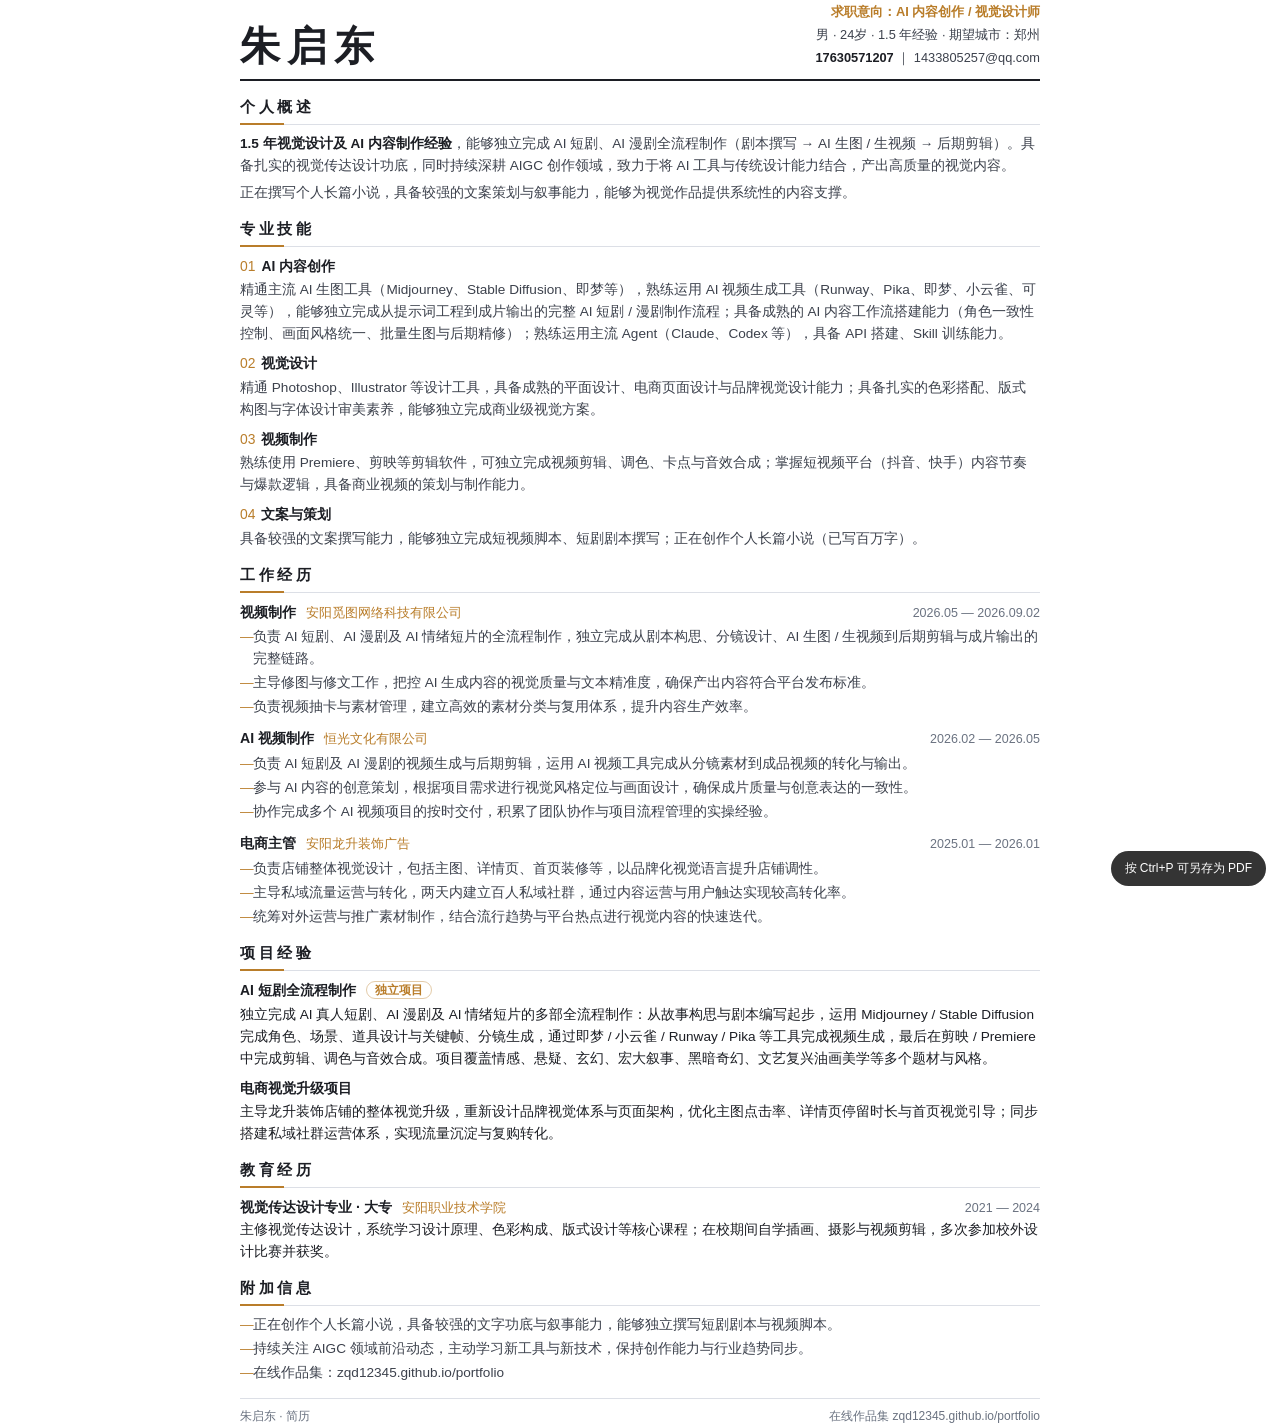
==== resume.html @ 4197e1ff "内容更新：站内数据、简历日期与说明文档" ====
<!DOCTYPE html>
<html lang="zh-CN">
<head>
<meta charset="UTF-8">
<title>朱启东 · 简历</title>
<style>
  :root{
    --ink:#1c1e24;
    --ink-2:#3c414c;
    --muted:#6a7280;
    --line:#dcdfe6;
    --accent:#b97d2a;
  }
  *{margin:0;padding:0;box-sizing:border-box}
  @page{size:A4;margin:14mm 15mm}
  html,body{background:#fff;color:var(--ink);
    font-family:"Microsoft YaHei","PingFang SC","Noto Sans SC",sans-serif;
    font-size:10.2pt;line-height:1.62;-webkit-print-color-adjust:exact;print-color-adjust:exact}
  .wrap{max-width:800px;margin:0 auto}

  header{border-bottom:2.5px solid var(--ink);padding-bottom:10px;margin-bottom:14px;
    display:flex;align-items:flex-end;justify-content:space-between;gap:20px}
  h1{font-family:"SimSun","Songti SC",serif;font-size:30pt;letter-spacing:.18em;line-height:1.1}
  .head-right{text-align:right;font-size:9.6pt;color:var(--ink-2);line-height:1.8}
  .head-right b{color:var(--ink)}
  .head-right .apply{color:var(--accent);font-weight:700}

  section{margin-bottom:13px}
  h2{font-size:11.5pt;letter-spacing:.24em;color:var(--ink);
    padding-bottom:4px;margin-bottom:8px;border-bottom:1px solid var(--line);position:relative}
  h2::after{content:"";position:absolute;left:0;bottom:-1px;width:44px;height:2px;background:var(--accent)}

  p.lead{color:var(--ink-2);margin-bottom:5px}
  .hl{color:var(--ink);font-weight:700}

  .skill{margin-bottom:7px}
  .skill h3{font-size:10.4pt;color:var(--ink);margin-bottom:2px}
  .skill h3 span{color:var(--accent);font-weight:400;margin-right:6px}
  .skill p{color:var(--ink-2)}

  .job{margin-bottom:9px}
  .job-head{display:flex;align-items:baseline;gap:10px;flex-wrap:wrap}
  .job-head h3{font-size:10.6pt}
  .job-head .org{color:var(--accent);font-size:9.8pt}
  .job-head .date{color:var(--muted);font-size:9.4pt;margin-left:auto;white-space:nowrap}
  ul{list-style:none;margin-top:3px}
  li{position:relative;padding-left:13px;color:var(--ink-2);margin-bottom:2px}
  li::before{content:"—";position:absolute;left:0;color:var(--accent)}

  .proj{margin-bottom:7px}
  .proj h3{font-size:10.4pt;margin-bottom:2px}
  .proj h3 em{font-style:normal;font-size:9pt;color:var(--accent);border:1px solid rgba(185,125,42,.4);
    border-radius:99px;padding:1px 8px;margin-left:6px;vertical-align:1px}

  .foot{margin-top:14px;padding-top:8px;border-top:1px solid var(--line);
    color:var(--muted);font-size:9pt;display:flex;justify-content:space-between}
  .print-tip{position:fixed;right:14px;bottom:14px;background:#111;color:#fff;font-size:12px;
    padding:8px 14px;border-radius:99px;opacity:.85}
  @media print{.print-tip{display:none}}
</style>
</head>
<body>
<div class="print-tip">按 Ctrl+P 可另存为 PDF</div>
<div class="wrap">

  <header>
    <h1>朱启东</h1>
    <div class="head-right">
      <div class="apply">求职意向：AI 内容创作 / 视觉设计师</div>
      <div>男 · 24岁 · 1.5 年经验 · 期望城市：郑州</div>
      <div><b>17630571207</b> ｜ 1433805257@qq.com</div>
    </div>
  </header>

  <section>
    <h2>个人概述</h2>
    <p class="lead"><span class="hl">1.5 年视觉设计及 AI 内容制作经验</span>，能够独立完成 AI 短剧、AI 漫剧全流程制作（剧本撰写 → AI 生图 / 生视频 → 后期剪辑）。具备扎实的视觉传达设计功底，同时持续深耕 AIGC 创作领域，致力于将 AI 工具与传统设计能力结合，产出高质量的视觉内容。</p>
    <p class="lead">正在撰写个人长篇小说，具备较强的文案策划与叙事能力，能够为视觉作品提供系统性的内容支撑。</p>
  </section>

  <section>
    <h2>专业技能</h2>
    <div class="skill">
      <h3><span>01</span>AI 内容创作</h3>
      <p>精通主流 AI 生图工具（Midjourney、Stable Diffusion、即梦等），熟练运用 AI 视频生成工具（Runway、Pika、即梦、小云雀、可灵等），能够独立完成从提示词工程到成片输出的完整 AI 短剧 / 漫剧制作流程；具备成熟的 AI 内容工作流搭建能力（角色一致性控制、画面风格统一、批量生图与后期精修）；熟练运用主流 Agent（Claude、Codex 等），具备 API 搭建、Skill 训练能力。</p>
    </div>
    <div class="skill">
      <h3><span>02</span>视觉设计</h3>
      <p>精通 Photoshop、Illustrator 等设计工具，具备成熟的平面设计、电商页面设计与品牌视觉设计能力；具备扎实的色彩搭配、版式构图与字体设计审美素养，能够独立完成商业级视觉方案。</p>
    </div>
    <div class="skill">
      <h3><span>03</span>视频制作</h3>
      <p>熟练使用 Premiere、剪映等剪辑软件，可独立完成视频剪辑、调色、卡点与音效合成；掌握短视频平台（抖音、快手）内容节奏与爆款逻辑，具备商业视频的策划与制作能力。</p>
    </div>
    <div class="skill">
      <h3><span>04</span>文案与策划</h3>
      <p>具备较强的文案撰写能力，能够独立完成短视频脚本、短剧剧本撰写；正在创作个人长篇小说（已写百万字）。</p>
    </div>
  </section>

  <section>
    <h2>工作经历</h2>
    <div class="job">
      <div class="job-head"><h3>视频制作</h3><span class="org">安阳觅图网络科技有限公司</span><span class="date">2026.05 — 2026.09.02</span></div>
      <ul>
        <li>负责 AI 短剧、AI 漫剧及 AI 情绪短片的全流程制作，独立完成从剧本构思、分镜设计、AI 生图 / 生视频到后期剪辑与成片输出的完整链路。</li>
        <li>主导修图与修文工作，把控 AI 生成内容的视觉质量与文本精准度，确保产出内容符合平台发布标准。</li>
        <li>负责视频抽卡与素材管理，建立高效的素材分类与复用体系，提升内容生产效率。</li>
      </ul>
    </div>
    <div class="job">
      <div class="job-head"><h3>AI 视频制作</h3><span class="org">恒光文化有限公司</span><span class="date">2026.02 — 2026.05</span></div>
      <ul>
        <li>负责 AI 短剧及 AI 漫剧的视频生成与后期剪辑，运用 AI 视频工具完成从分镜素材到成品视频的转化与输出。</li>
        <li>参与 AI 内容的创意策划，根据项目需求进行视觉风格定位与画面设计，确保成片质量与创意表达的一致性。</li>
        <li>协作完成多个 AI 视频项目的按时交付，积累了团队协作与项目流程管理的实操经验。</li>
      </ul>
    </div>
    <div class="job">
      <div class="job-head"><h3>电商主管</h3><span class="org">安阳龙升装饰广告</span><span class="date">2025.01 — 2026.01</span></div>
      <ul>
        <li>负责店铺整体视觉设计，包括主图、详情页、首页装修等，以品牌化视觉语言提升店铺调性。</li>
        <li>主导私域流量运营与转化，两天内建立百人私域社群，通过内容运营与用户触达实现较高转化率。</li>
        <li>统筹对外运营与推广素材制作，结合流行趋势与平台热点进行视觉内容的快速迭代。</li>
      </ul>
    </div>
  </section>

  <section>
    <h2>项目经验</h2>
    <div class="proj">
      <h3>AI 短剧全流程制作 <em>独立项目</em></h3>
      <p>独立完成 AI 真人短剧、AI 漫剧及 AI 情绪短片的多部全流程制作：从故事构思与剧本编写起步，运用 Midjourney / Stable Diffusion 完成角色、场景、道具设计与关键帧、分镜生成，通过即梦 / 小云雀 / Runway / Pika 等工具完成视频生成，最后在剪映 / Premiere 中完成剪辑、调色与音效合成。项目覆盖情感、悬疑、玄幻、宏大叙事、黑暗奇幻、文艺复兴油画美学等多个题材与风格。</p>
    </div>
    <div class="proj">
      <h3>电商视觉升级项目</h3>
      <p>主导龙升装饰店铺的整体视觉升级，重新设计品牌视觉体系与页面架构，优化主图点击率、详情页停留时长与首页视觉引导；同步搭建私域社群运营体系，实现流量沉淀与复购转化。</p>
    </div>
  </section>

  <section>
    <h2>教育经历</h2>
    <div class="job">
      <div class="job-head"><h3>视觉传达设计专业 · 大专</h3><span class="org">安阳职业技术学院</span><span class="date">2021 — 2024</span></div>
      <p>主修视觉传达设计，系统学习设计原理、色彩构成、版式设计等核心课程；在校期间自学插画、摄影与视频剪辑，多次参加校外设计比赛并获奖。</p>
    </div>
  </section>

  <section>
    <h2>附加信息</h2>
    <ul>
      <li>正在创作个人长篇小说，具备较强的文字功底与叙事能力，能够独立撰写短剧剧本与视频脚本。</li>
      <li>持续关注 AIGC 领域前沿动态，主动学习新工具与新技术，保持创作能力与行业趋势同步。</li>
      <li>在线作品集：zqd12345.github.io/portfolio</li>
    </ul>
  </section>

  <div class="foot">
    <span>朱启东 · 简历</span>
    <span>在线作品集 zqd12345.github.io/portfolio</span>
  </div>
</div>
</body>
</html>
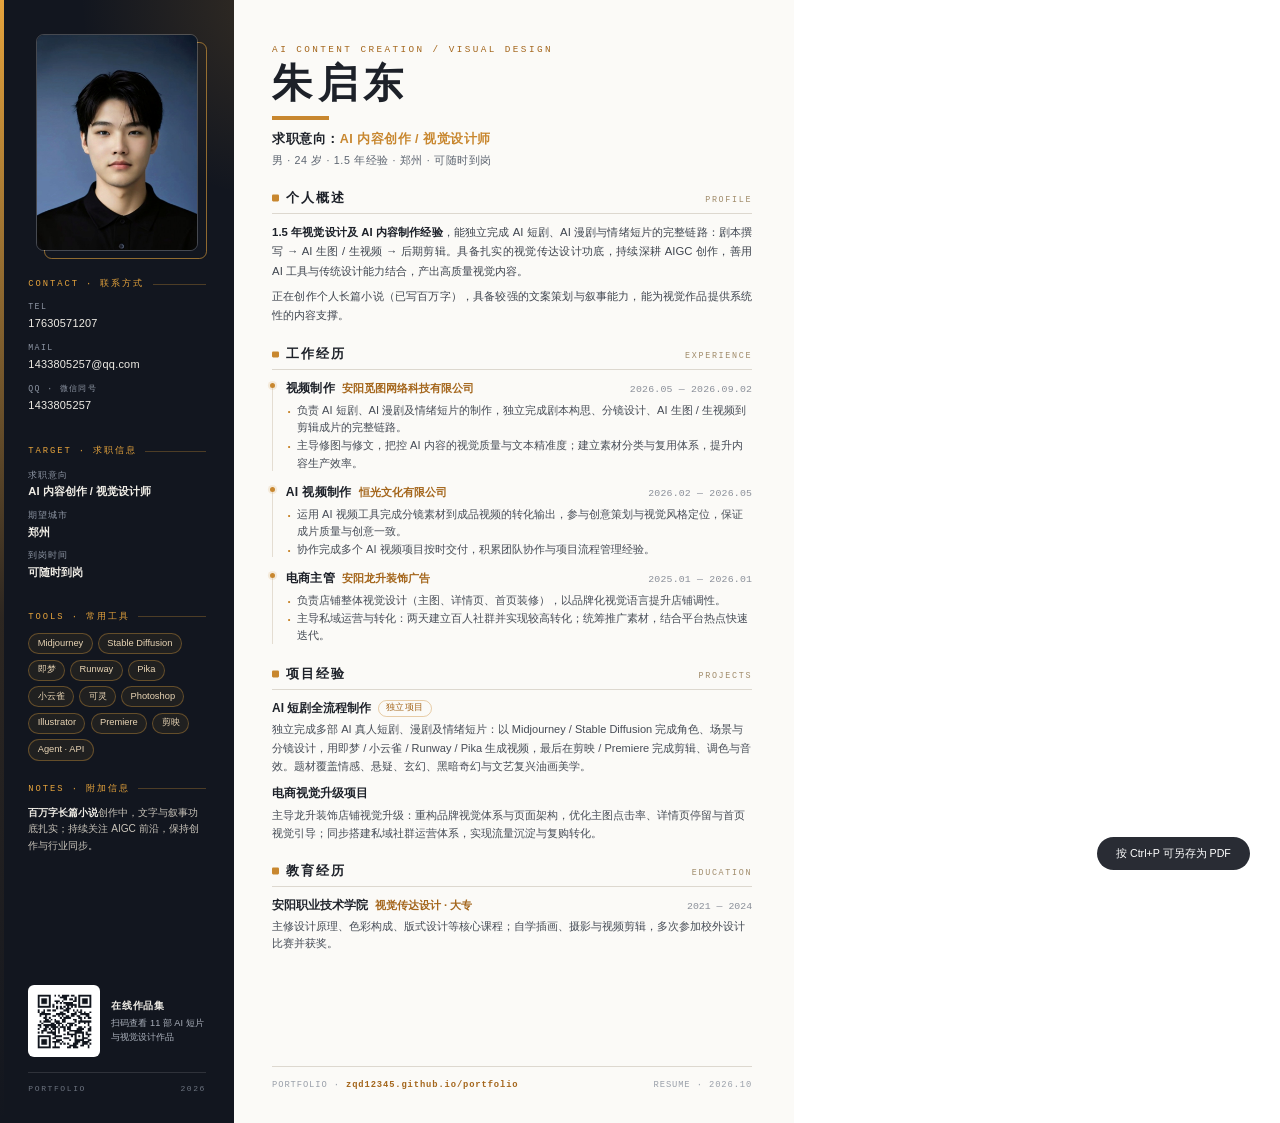
==== commit 2a5751ab: "简历 PDF 改版：双栏设计、证件照、二维码、经历排版优化" ====
--- a/resume.html
+++ b/resume.html
@@ -5,160 +5,287 @@
 <title>朱启东 · 简历</title>
 <style>
   :root{
-    --ink:#1c1e24;
-    --ink-2:#3c414c;
-    --muted:#6a7280;
-    --line:#dcdfe6;
-    --accent:#b97d2a;
+    --ink:#12161f;
+    --ink-2:#1a1f2a;
+    --paper:#fbfaf7;
+    --text:#1d2129;
+    --muted:#5c6470;
+    --faint:#8a8f99;
+    --amber:#c8872f;
+    --amber-soft:#e5a33c;
+    --line:#ddd8cf;
+    --serif:"SimSun","Songti SC","Noto Serif SC",serif;
+    --sans:"Microsoft YaHei","PingFang SC","Noto Sans SC",sans-serif;
+    --mono:"Consolas","SF Mono",monospace;
   }
   *{margin:0;padding:0;box-sizing:border-box}
-  @page{size:A4;margin:14mm 15mm}
-  html,body{background:#fff;color:var(--ink);
-    font-family:"Microsoft YaHei","PingFang SC","Noto Sans SC",sans-serif;
-    font-size:10.2pt;line-height:1.62;-webkit-print-color-adjust:exact;print-color-adjust:exact}
-  .wrap{max-width:800px;margin:0 auto}
-
-  header{border-bottom:2.5px solid var(--ink);padding-bottom:10px;margin-bottom:14px;
-    display:flex;align-items:flex-end;justify-content:space-between;gap:20px}
-  h1{font-family:"SimSun","Songti SC",serif;font-size:30pt;letter-spacing:.18em;line-height:1.1}
-  .head-right{text-align:right;font-size:9.6pt;color:var(--ink-2);line-height:1.8}
-  .head-right b{color:var(--ink)}
-  .head-right .apply{color:var(--accent);font-weight:700}
-
-  section{margin-bottom:13px}
-  h2{font-size:11.5pt;letter-spacing:.24em;color:var(--ink);
-    padding-bottom:4px;margin-bottom:8px;border-bottom:1px solid var(--line);position:relative}
-  h2::after{content:"";position:absolute;left:0;bottom:-1px;width:44px;height:2px;background:var(--accent)}
-
-  p.lead{color:var(--ink-2);margin-bottom:5px}
-  .hl{color:var(--ink);font-weight:700}
-
-  .skill{margin-bottom:7px}
-  .skill h3{font-size:10.4pt;color:var(--ink);margin-bottom:2px}
-  .skill h3 span{color:var(--accent);font-weight:400;margin-right:6px}
-  .skill p{color:var(--ink-2)}
-
-  .job{margin-bottom:9px}
-  .job-head{display:flex;align-items:baseline;gap:10px;flex-wrap:wrap}
-  .job-head h3{font-size:10.6pt}
-  .job-head .org{color:var(--accent);font-size:9.8pt}
-  .job-head .date{color:var(--muted);font-size:9.4pt;margin-left:auto;white-space:nowrap}
-  ul{list-style:none;margin-top:3px}
-  li{position:relative;padding-left:13px;color:var(--ink-2);margin-bottom:2px}
-  li::before{content:"—";position:absolute;left:0;color:var(--accent)}
-
-  .proj{margin-bottom:7px}
-  .proj h3{font-size:10.4pt;margin-bottom:2px}
-  .proj h3 em{font-style:normal;font-size:9pt;color:var(--accent);border:1px solid rgba(185,125,42,.4);
-    border-radius:99px;padding:1px 8px;margin-left:6px;vertical-align:1px}
-
-  .foot{margin-top:14px;padding-top:8px;border-top:1px solid var(--line);
-    color:var(--muted);font-size:9pt;display:flex;justify-content:space-between}
-  .print-tip{position:fixed;right:14px;bottom:14px;background:#111;color:#fff;font-size:12px;
-    padding:8px 14px;border-radius:99px;opacity:.85}
+  @page{size:A4;margin:0}
+  html,body{width:210mm;height:297mm;background:#fff;
+    -webkit-print-color-adjust:exact;print-color-adjust:exact}
+  body{font-family:var(--sans);color:var(--text);font-size:8.6pt;line-height:1.62}
+  ul{list-style:none}
+
+  .page{width:210mm;height:297mm;display:flex;background:var(--paper);overflow:hidden}
+
+  /* ================= 左侧深色栏 ================= */
+  .side{
+    width:62mm;flex:none;background:var(--ink);color:#e9e5dd;
+    padding:9mm 7.5mm 7mm;position:relative;overflow:hidden;
+    display:flex;flex-direction:column;
+  }
+  .side::before{
+    content:"";position:absolute;width:120mm;height:120mm;border-radius:50%;
+    right:-72mm;top:-60mm;
+    background:radial-gradient(circle,rgba(229,163,60,.16),rgba(229,163,60,0) 62%);
+  }
+  .side::after{
+    content:"";position:absolute;left:0;top:0;bottom:0;width:1.1mm;
+    background:linear-gradient(180deg,var(--amber-soft),rgba(200,135,47,.15) 55%,transparent);
+  }
+  .side > *{position:relative;z-index:1}
+
+  .photo-wrap{position:relative;width:43mm;margin:0 auto 7mm}
+  .photo-wrap::before{
+    content:"";position:absolute;inset:2.2mm -2.2mm -2.2mm 2.2mm;
+    border:.45mm solid rgba(229,163,60,.6);border-radius:2mm;
+  }
+  .photo{
+    position:relative;width:43mm;height:57.3mm;object-fit:cover;object-position:center 22%;
+    border-radius:2mm;border:.35mm solid rgba(255,255,255,.22);display:block;
+  }
+
+  .side-block{margin-bottom:5.6mm}
+  .side-label{
+    font-family:var(--mono);font-size:6.6pt;letter-spacing:.22em;color:var(--amber-soft);
+    display:flex;align-items:center;gap:2.2mm;margin-bottom:2.4mm;
+  }
+  .side-label::after{content:"";height:.3mm;flex:1;background:rgba(229,163,60,.28)}
+
+  .contact-line{margin-bottom:2.2mm;display:flex;flex-direction:column;gap:.4mm}
+  .contact-k{font-family:var(--mono);font-size:6.2pt;letter-spacing:.16em;color:#8d95a3}
+  .contact-v{font-size:8.2pt;color:#f0ede6;letter-spacing:.02em}
+
+  .fact{margin-bottom:2mm}
+  .fact-k{font-size:6.8pt;color:#8d95a3;letter-spacing:.08em}
+  .fact-v{font-size:8.4pt;color:#f0ede6;font-weight:600}
+
+  .chips{display:flex;flex-wrap:wrap;gap:1.4mm}
+  .chip{
+    font-size:7pt;line-height:1.5;padding:.7mm 2.2mm;border-radius:999px;
+    color:#e8d4b4;border:.25mm solid rgba(229,163,60,.35);background:rgba(229,163,60,.07);
+  }
+  .side-note{font-size:7.6pt;color:#c9c4ba;line-height:1.62}
+  .side-note b{color:#f0ede6;font-weight:600}
+
+  .qr-block{margin-top:auto;padding-top:4mm}
+  .qr-row{display:flex;align-items:center;gap:3mm}
+  .qr-tile{background:#fff;padding:1.4mm;border-radius:1.6mm;width:19mm;height:19mm;flex:none}
+  .qr-tile img{width:100%;height:100%;display:block}
+  .qr-text{font-size:6.9pt;color:#aab0bb;line-height:1.55}
+  .qr-text b{display:block;color:#f0ede6;font-size:7.6pt;letter-spacing:.06em;margin-bottom:.6mm}
+  .side-foot{
+    margin-top:4mm;padding-top:2.6mm;border-top:.25mm solid rgba(255,255,255,.12);
+    font-family:var(--mono);font-size:6pt;letter-spacing:.2em;color:#6d7480;
+    display:flex;justify-content:space-between;
+  }
+
+  /* ================= 右侧主内容 ================= */
+  .main{
+    width:148mm;flex:none;background:var(--paper);
+    padding:11mm 11mm 8mm 10mm;display:flex;flex-direction:column;
+  }
+  .kicker{
+    font-family:var(--mono);font-size:7pt;letter-spacing:.26em;color:#a4661c;
+    text-transform:uppercase;
+  }
+  .name{
+    font-family:var(--serif);font-size:30pt;font-weight:700;letter-spacing:.14em;
+    line-height:1.15;margin-top:1.2mm;
+  }
+  .name-rule{width:15mm;height:1.1mm;background:var(--amber);margin:2.2mm 0 2.4mm}
+  .headline{font-size:9.4pt;font-weight:700;letter-spacing:.04em}
+  .headline span{color:var(--amber)}
+  .meta{font-size:8pt;color:var(--muted);margin-top:.8mm;letter-spacing:.06em}
+
+  .sec{margin-top:4.6mm}
+  .sec-head{display:flex;align-items:baseline;gap:2mm;border-bottom:.25mm solid var(--line);
+    padding-bottom:1.2mm;margin-bottom:2.4mm}
+  .sec-mark{width:1.7mm;height:1.7mm;background:var(--amber);border-radius:.3mm;flex:none;transform:translateY(-.15mm)}
+  .sec-cn{font-size:10pt;font-weight:700;letter-spacing:.16em}
+  .sec-en{font-family:var(--mono);font-size:6.3pt;letter-spacing:.2em;color:#a08b6a;margin-left:auto;text-transform:uppercase}
+
+  .para{font-size:8.5pt;color:#3f454f;line-height:1.72;text-align:justify}
+  .para + .para{margin-top:1.4mm}
+  .para b{color:var(--text)}
+
+  .job{position:relative;padding-left:3.6mm;margin-bottom:2.8mm}
+  .job:last-child{margin-bottom:0}
+  .job::before{content:"";position:absolute;left:0;top:1mm;bottom:.4mm;width:.28mm;background:#e4ddd2}
+  .job::after{content:"";position:absolute;left:-.55mm;top:.9mm;width:1.4mm;height:1.4mm;border-radius:50%;
+    background:var(--amber);box-shadow:0 0 0 .55mm rgba(200,135,47,.14)}
+  .job-head{display:flex;align-items:baseline;gap:1.8mm;flex-wrap:wrap}
+  .job-role{font-size:9.1pt;font-weight:700;letter-spacing:.03em}
+  .job-org{font-size:8.4pt;color:#a4661c;font-weight:600}
+  .job-date{font-family:var(--mono);font-size:7.4pt;color:var(--faint);margin-left:auto;white-space:nowrap;letter-spacing:.02em}
+  .job ul{margin-top:.8mm}
+  .job li{position:relative;padding-left:3mm;font-size:8.3pt;color:#464c56;line-height:1.6}
+  .job li::before{content:"·";position:absolute;left:.4mm;top:-.2mm;color:var(--amber);font-weight:700;font-size:10pt}
+
+  .proj{margin-bottom:2.4mm}
+  .proj:last-child{margin-bottom:0}
+  .proj-title{font-size:8.9pt;font-weight:700;display:flex;align-items:center;gap:1.8mm}
+  .proj-title .badge{
+    font-size:6.4pt;font-weight:400;color:#a4661c;border:.25mm solid rgba(200,135,47,.4);
+    border-radius:999px;padding:.2mm 1.8mm;letter-spacing:.06em;
+  }
+  .proj p{font-size:8.3pt;color:#464c56;line-height:1.66;margin-top:.6mm}
+
+  .edu-head{display:flex;align-items:baseline;gap:1.8mm;flex-wrap:wrap}
+  .edu-school{font-size:8.9pt;font-weight:700}
+  .edu-major{font-size:8.4pt;color:#a4661c;font-weight:600}
+  .edu-date{font-family:var(--mono);font-size:7.4pt;color:var(--faint);margin-left:auto}
+  .edu p{font-size:8.3pt;color:#464c56;line-height:1.62;margin-top:.6mm}
+
+  .main-foot{
+    margin-top:auto;padding-top:3mm;border-top:.25mm solid var(--line);
+    display:flex;justify-content:space-between;align-items:baseline;
+    font-family:var(--mono);font-size:6.6pt;letter-spacing:.1em;color:#9aa0aa;
+  }
+  .main-foot b{color:#a4661c;font-weight:600}
+  .print-tip{position:fixed;right:8mm;bottom:8mm;background:#12161f;color:#fff;font-size:8pt;
+    padding:2mm 5mm;border-radius:99px;opacity:.9}
   @media print{.print-tip{display:none}}
 </style>
 </head>
 <body>
 <div class="print-tip">按 Ctrl+P 可另存为 PDF</div>
-<div class="wrap">
-
-  <header>
-    <h1>朱启东</h1>
-    <div class="head-right">
-      <div class="apply">求职意向：AI 内容创作 / 视觉设计师</div>
-      <div>男 · 24岁 · 1.5 年经验 · 期望城市：郑州</div>
-      <div><b>17630571207</b> ｜ 1433805257@qq.com</div>
-    </div>
-  </header>
-
-  <section>
-    <h2>个人概述</h2>
-    <p class="lead"><span class="hl">1.5 年视觉设计及 AI 内容制作经验</span>，能够独立完成 AI 短剧、AI 漫剧全流程制作（剧本撰写 → AI 生图 / 生视频 → 后期剪辑）。具备扎实的视觉传达设计功底，同时持续深耕 AIGC 创作领域，致力于将 AI 工具与传统设计能力结合，产出高质量的视觉内容。</p>
-    <p class="lead">正在撰写个人长篇小说，具备较强的文案策划与叙事能力，能够为视觉作品提供系统性的内容支撑。</p>
-  </section>
-
-  <section>
-    <h2>专业技能</h2>
-    <div class="skill">
-      <h3><span>01</span>AI 内容创作</h3>
-      <p>精通主流 AI 生图工具（Midjourney、Stable Diffusion、即梦等），熟练运用 AI 视频生成工具（Runway、Pika、即梦、小云雀、可灵等），能够独立完成从提示词工程到成片输出的完整 AI 短剧 / 漫剧制作流程；具备成熟的 AI 内容工作流搭建能力（角色一致性控制、画面风格统一、批量生图与后期精修）；熟练运用主流 Agent（Claude、Codex 等），具备 API 搭建、Skill 训练能力。</p>
-    </div>
-    <div class="skill">
-      <h3><span>02</span>视觉设计</h3>
-      <p>精通 Photoshop、Illustrator 等设计工具，具备成熟的平面设计、电商页面设计与品牌视觉设计能力；具备扎实的色彩搭配、版式构图与字体设计审美素养，能够独立完成商业级视觉方案。</p>
-    </div>
-    <div class="skill">
-      <h3><span>03</span>视频制作</h3>
-      <p>熟练使用 Premiere、剪映等剪辑软件，可独立完成视频剪辑、调色、卡点与音效合成；掌握短视频平台（抖音、快手）内容节奏与爆款逻辑，具备商业视频的策划与制作能力。</p>
-    </div>
-    <div class="skill">
-      <h3><span>04</span>文案与策划</h3>
-      <p>具备较强的文案撰写能力，能够独立完成短视频脚本、短剧剧本撰写；正在创作个人长篇小说（已写百万字）。</p>
-    </div>
-  </section>
-
-  <section>
-    <h2>工作经历</h2>
-    <div class="job">
-      <div class="job-head"><h3>视频制作</h3><span class="org">安阳觅图网络科技有限公司</span><span class="date">2026.05 — 2026.09.02</span></div>
-      <ul>
-        <li>负责 AI 短剧、AI 漫剧及 AI 情绪短片的全流程制作，独立完成从剧本构思、分镜设计、AI 生图 / 生视频到后期剪辑与成片输出的完整链路。</li>
-        <li>主导修图与修文工作，把控 AI 生成内容的视觉质量与文本精准度，确保产出内容符合平台发布标准。</li>
-        <li>负责视频抽卡与素材管理，建立高效的素材分类与复用体系，提升内容生产效率。</li>
-      </ul>
-    </div>
-    <div class="job">
-      <div class="job-head"><h3>AI 视频制作</h3><span class="org">恒光文化有限公司</span><span class="date">2026.02 — 2026.05</span></div>
-      <ul>
-        <li>负责 AI 短剧及 AI 漫剧的视频生成与后期剪辑，运用 AI 视频工具完成从分镜素材到成品视频的转化与输出。</li>
-        <li>参与 AI 内容的创意策划，根据项目需求进行视觉风格定位与画面设计，确保成片质量与创意表达的一致性。</li>
-        <li>协作完成多个 AI 视频项目的按时交付，积累了团队协作与项目流程管理的实操经验。</li>
-      </ul>
-    </div>
-    <div class="job">
-      <div class="job-head"><h3>电商主管</h3><span class="org">安阳龙升装饰广告</span><span class="date">2025.01 — 2026.01</span></div>
-      <ul>
-        <li>负责店铺整体视觉设计，包括主图、详情页、首页装修等，以品牌化视觉语言提升店铺调性。</li>
-        <li>主导私域流量运营与转化，两天内建立百人私域社群，通过内容运营与用户触达实现较高转化率。</li>
-        <li>统筹对外运营与推广素材制作，结合流行趋势与平台热点进行视觉内容的快速迭代。</li>
-      </ul>
-    </div>
-  </section>
-
-  <section>
-    <h2>项目经验</h2>
-    <div class="proj">
-      <h3>AI 短剧全流程制作 <em>独立项目</em></h3>
-      <p>独立完成 AI 真人短剧、AI 漫剧及 AI 情绪短片的多部全流程制作：从故事构思与剧本编写起步，运用 Midjourney / Stable Diffusion 完成角色、场景、道具设计与关键帧、分镜生成，通过即梦 / 小云雀 / Runway / Pika 等工具完成视频生成，最后在剪映 / Premiere 中完成剪辑、调色与音效合成。项目覆盖情感、悬疑、玄幻、宏大叙事、黑暗奇幻、文艺复兴油画美学等多个题材与风格。</p>
-    </div>
-    <div class="proj">
-      <h3>电商视觉升级项目</h3>
-      <p>主导龙升装饰店铺的整体视觉升级，重新设计品牌视觉体系与页面架构，优化主图点击率、详情页停留时长与首页视觉引导；同步搭建私域社群运营体系，实现流量沉淀与复购转化。</p>
-    </div>
-  </section>
-
-  <section>
-    <h2>教育经历</h2>
-    <div class="job">
-      <div class="job-head"><h3>视觉传达设计专业 · 大专</h3><span class="org">安阳职业技术学院</span><span class="date">2021 — 2024</span></div>
-      <p>主修视觉传达设计，系统学习设计原理、色彩构成、版式设计等核心课程；在校期间自学插画、摄影与视频剪辑，多次参加校外设计比赛并获奖。</p>
-    </div>
-  </section>
-
-  <section>
-    <h2>附加信息</h2>
-    <ul>
-      <li>正在创作个人长篇小说，具备较强的文字功底与叙事能力，能够独立撰写短剧剧本与视频脚本。</li>
-      <li>持续关注 AIGC 领域前沿动态，主动学习新工具与新技术，保持创作能力与行业趋势同步。</li>
-      <li>在线作品集：zqd12345.github.io/portfolio</li>
-    </ul>
-  </section>
-
-  <div class="foot">
-    <span>朱启东 · 简历</span>
-    <span>在线作品集 zqd12345.github.io/portfolio</span>
-  </div>
+<div class="page">
+
+  <aside class="side">
+    <div class="photo-wrap">
+      <img class="photo" src="assets/证件照.jpg" alt="朱启东证件照">
+    </div>
+
+    <div class="side-block">
+      <div class="side-label">CONTACT · 联系方式</div>
+      <div class="contact-line"><span class="contact-k">TEL</span><span class="contact-v">17630571207</span></div>
+      <div class="contact-line"><span class="contact-k">MAIL</span><span class="contact-v">1433805257@qq.com</span></div>
+      <div class="contact-line"><span class="contact-k">QQ · 微信同号</span><span class="contact-v">1433805257</span></div>
+    </div>
+
+    <div class="side-block">
+      <div class="side-label">TARGET · 求职信息</div>
+      <div class="fact"><div class="fact-k">求职意向</div><div class="fact-v">AI 内容创作 / 视觉设计师</div></div>
+      <div class="fact"><div class="fact-k">期望城市</div><div class="fact-v">郑州</div></div>
+      <div class="fact"><div class="fact-k">到岗时间</div><div class="fact-v">可随时到岗</div></div>
+    </div>
+
+    <div class="side-block">
+      <div class="side-label">TOOLS · 常用工具</div>
+      <div class="chips">
+        <span class="chip">Midjourney</span><span class="chip">Stable Diffusion</span><span class="chip">即梦</span>
+        <span class="chip">Runway</span><span class="chip">Pika</span><span class="chip">小云雀</span><span class="chip">可灵</span>
+        <span class="chip">Photoshop</span><span class="chip">Illustrator</span><span class="chip">Premiere</span><span class="chip">剪映</span>
+        <span class="chip">Agent · API</span>
+      </div>
+    </div>
+
+    <div class="side-block">
+      <div class="side-label">NOTES · 附加信息</div>
+      <div class="side-note"><b>百万字长篇小说</b>创作中，文字与叙事功底扎实；持续关注 AIGC 前沿，保持创作与行业同步。</div>
+    </div>
+
+    <div class="qr-block">
+      <div class="qr-row">
+        <div class="qr-tile"><img src="assets/qr-portfolio.png" alt="作品集二维码"></div>
+        <div class="qr-text"><b>在线作品集</b>扫码查看 11 部 AI 短片与视觉设计作品</div>
+      </div>
+      <div class="side-foot"><span>PORTFOLIO</span><span>2026</span></div>
+    </div>
+  </aside>
+
+  <main class="main">
+    <div class="kicker">AI Content Creation / Visual Design</div>
+    <h1 class="name">朱启东</h1>
+    <div class="name-rule"></div>
+    <div class="headline">求职意向：<span>AI 内容创作 / 视觉设计师</span></div>
+    <div class="meta">男 · 24 岁 · 1.5 年经验 · 郑州 · 可随时到岗</div>
+
+    <section class="sec">
+      <div class="sec-head"><span class="sec-mark"></span><span class="sec-cn">个人概述</span><span class="sec-en">Profile</span></div>
+      <p class="para"><b>1.5 年视觉设计及 AI 内容制作经验</b>，能独立完成 AI 短剧、AI 漫剧与情绪短片的完整链路：剧本撰写 → AI 生图 / 生视频 → 后期剪辑。具备扎实的视觉传达设计功底，持续深耕 AIGC 创作，善用 AI 工具与传统设计能力结合，产出高质量视觉内容。</p>
+      <p class="para">正在创作个人长篇小说（已写百万字），具备较强的文案策划与叙事能力，能为视觉作品提供系统性的内容支撑。</p>
+    </section>
+
+    <section class="sec">
+      <div class="sec-head"><span class="sec-mark"></span><span class="sec-cn">工作经历</span><span class="sec-en">Experience</span></div>
+
+      <div class="job">
+        <div class="job-head">
+          <span class="job-role">视频制作</span>
+          <span class="job-org">安阳觅图网络科技有限公司</span>
+          <span class="job-date">2026.05 — 2026.09.02</span>
+        </div>
+        <ul>
+          <li>负责 AI 短剧、AI 漫剧及情绪短片的制作，独立完成剧本构思、分镜设计、AI 生图 / 生视频到剪辑成片的完整链路。</li>
+          <li>主导修图与修文，把控 AI 内容的视觉质量与文本精准度；建立素材分类与复用体系，提升内容生产效率。</li>
+        </ul>
+      </div>
+
+      <div class="job">
+        <div class="job-head">
+          <span class="job-role">AI 视频制作</span>
+          <span class="job-org">恒光文化有限公司</span>
+          <span class="job-date">2026.02 — 2026.05</span>
+        </div>
+        <ul>
+          <li>运用 AI 视频工具完成分镜素材到成品视频的转化输出，参与创意策划与视觉风格定位，保证成片质量与创意一致。</li>
+          <li>协作完成多个 AI 视频项目按时交付，积累团队协作与项目流程管理经验。</li>
+        </ul>
+      </div>
+
+      <div class="job">
+        <div class="job-head">
+          <span class="job-role">电商主管</span>
+          <span class="job-org">安阳龙升装饰广告</span>
+          <span class="job-date">2025.01 — 2026.01</span>
+        </div>
+        <ul>
+          <li>负责店铺整体视觉设计（主图、详情页、首页装修），以品牌化视觉语言提升店铺调性。</li>
+          <li>主导私域运营与转化：两天建立百人社群并实现较高转化；统筹推广素材，结合平台热点快速迭代。</li>
+        </ul>
+      </div>
+    </section>
+
+    <section class="sec">
+      <div class="sec-head"><span class="sec-mark"></span><span class="sec-cn">项目经验</span><span class="sec-en">Projects</span></div>
+      <div class="proj">
+        <div class="proj-title">AI 短剧全流程制作 <span class="badge">独立项目</span></div>
+        <p>独立完成多部 AI 真人短剧、漫剧及情绪短片：以 Midjourney / Stable Diffusion 完成角色、场景与分镜设计，用即梦 / 小云雀 / Runway / Pika 生成视频，最后在剪映 / Premiere 完成剪辑、调色与音效。题材覆盖情感、悬疑、玄幻、黑暗奇幻与文艺复兴油画美学。</p>
+      </div>
+      <div class="proj">
+        <div class="proj-title">电商视觉升级项目</div>
+        <p>主导龙升装饰店铺视觉升级：重构品牌视觉体系与页面架构，优化主图点击率、详情页停留与首页视觉引导；同步搭建私域社群运营体系，实现流量沉淀与复购转化。</p>
+      </div>
+    </section>
+
+    <section class="sec">
+      <div class="sec-head"><span class="sec-mark"></span><span class="sec-cn">教育经历</span><span class="sec-en">Education</span></div>
+      <div class="edu">
+        <div class="edu-head">
+          <span class="edu-school">安阳职业技术学院</span>
+          <span class="edu-major">视觉传达设计 · 大专</span>
+          <span class="edu-date">2021 — 2024</span>
+        </div>
+        <p>主修设计原理、色彩构成、版式设计等核心课程；自学插画、摄影与视频剪辑，多次参加校外设计比赛并获奖。</p>
+      </div>
+    </section>
+
+    <div class="main-foot">
+      <span>PORTFOLIO · <b>zqd12345.github.io/portfolio</b></span>
+      <span>RESUME · 2026.10</span>
+    </div>
+  </main>
 </div>
 </body>
-</html>
+</html>
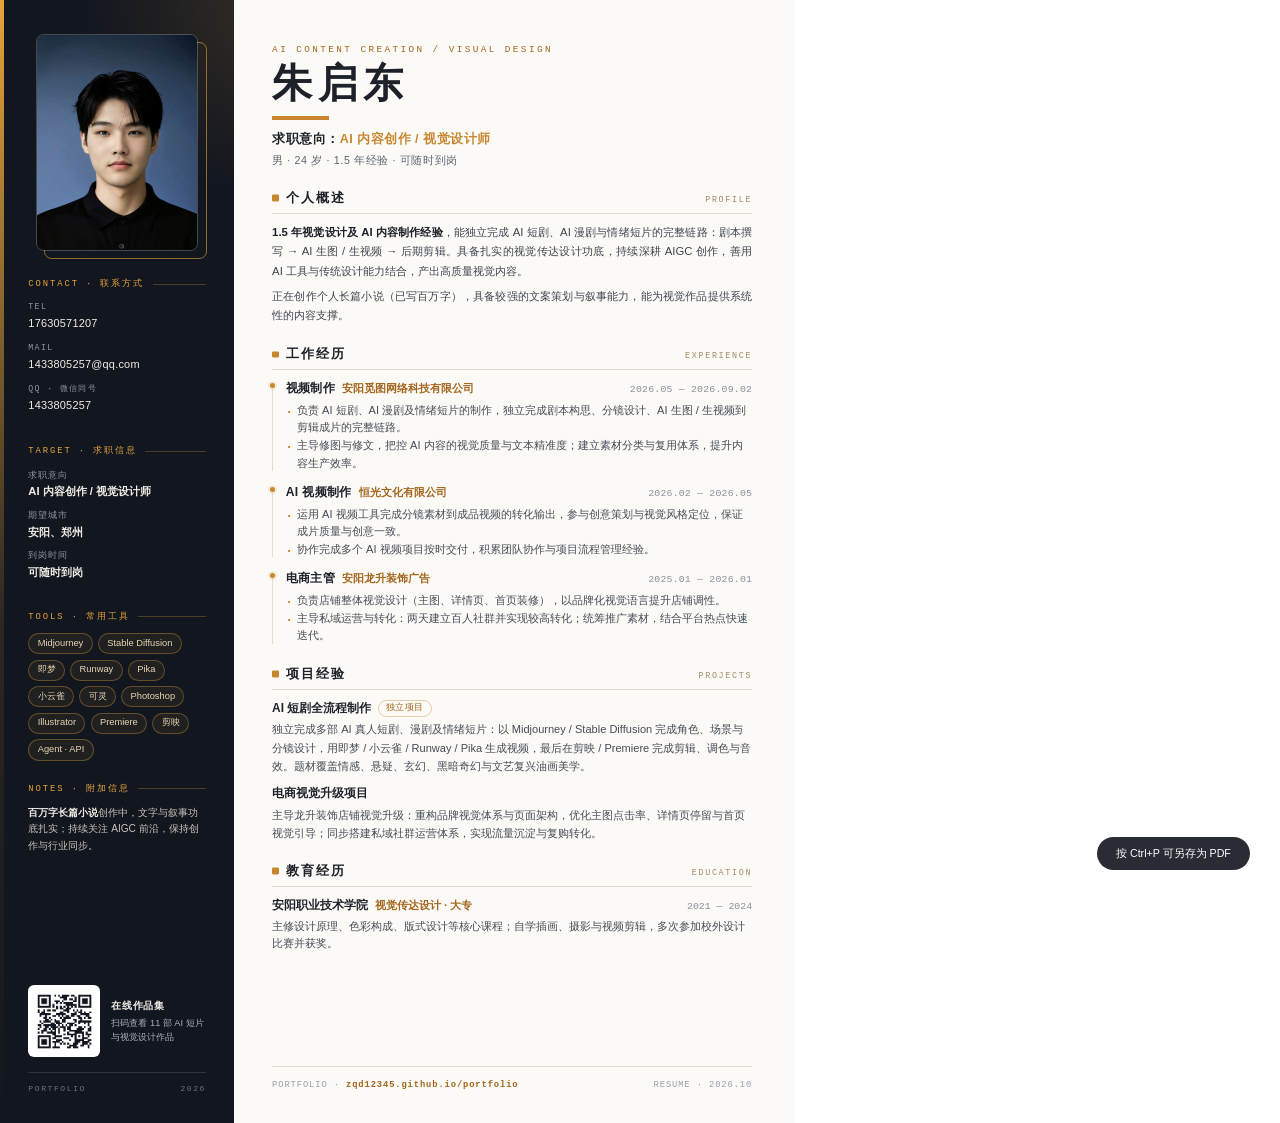
==== commit 502d6287: "简历：期望城市改为安阳、郑州" ====
--- a/resume.html
+++ b/resume.html
@@ -176,7 +176,7 @@
     <div class="side-block">
       <div class="side-label">TARGET · 求职信息</div>
       <div class="fact"><div class="fact-k">求职意向</div><div class="fact-v">AI 内容创作 / 视觉设计师</div></div>
-      <div class="fact"><div class="fact-k">期望城市</div><div class="fact-v">郑州</div></div>
+      <div class="fact"><div class="fact-k">期望城市</div><div class="fact-v">安阳、郑州</div></div>
       <div class="fact"><div class="fact-k">到岗时间</div><div class="fact-v">可随时到岗</div></div>
     </div>
 
@@ -209,7 +209,7 @@
     <h1 class="name">朱启东</h1>
     <div class="name-rule"></div>
     <div class="headline">求职意向：<span>AI 内容创作 / 视觉设计师</span></div>
-    <div class="meta">男 · 24 岁 · 1.5 年经验 · 郑州 · 可随时到岗</div>
+    <div class="meta">男 · 24 岁 · 1.5 年经验 · 可随时到岗</div>
 
     <section class="sec">
       <div class="sec-head"><span class="sec-mark"></span><span class="sec-cn">个人概述</span><span class="sec-en">Profile</span></div>
@@ -288,4 +288,4 @@
   </main>
 </div>
 </body>
-</html>+</html>
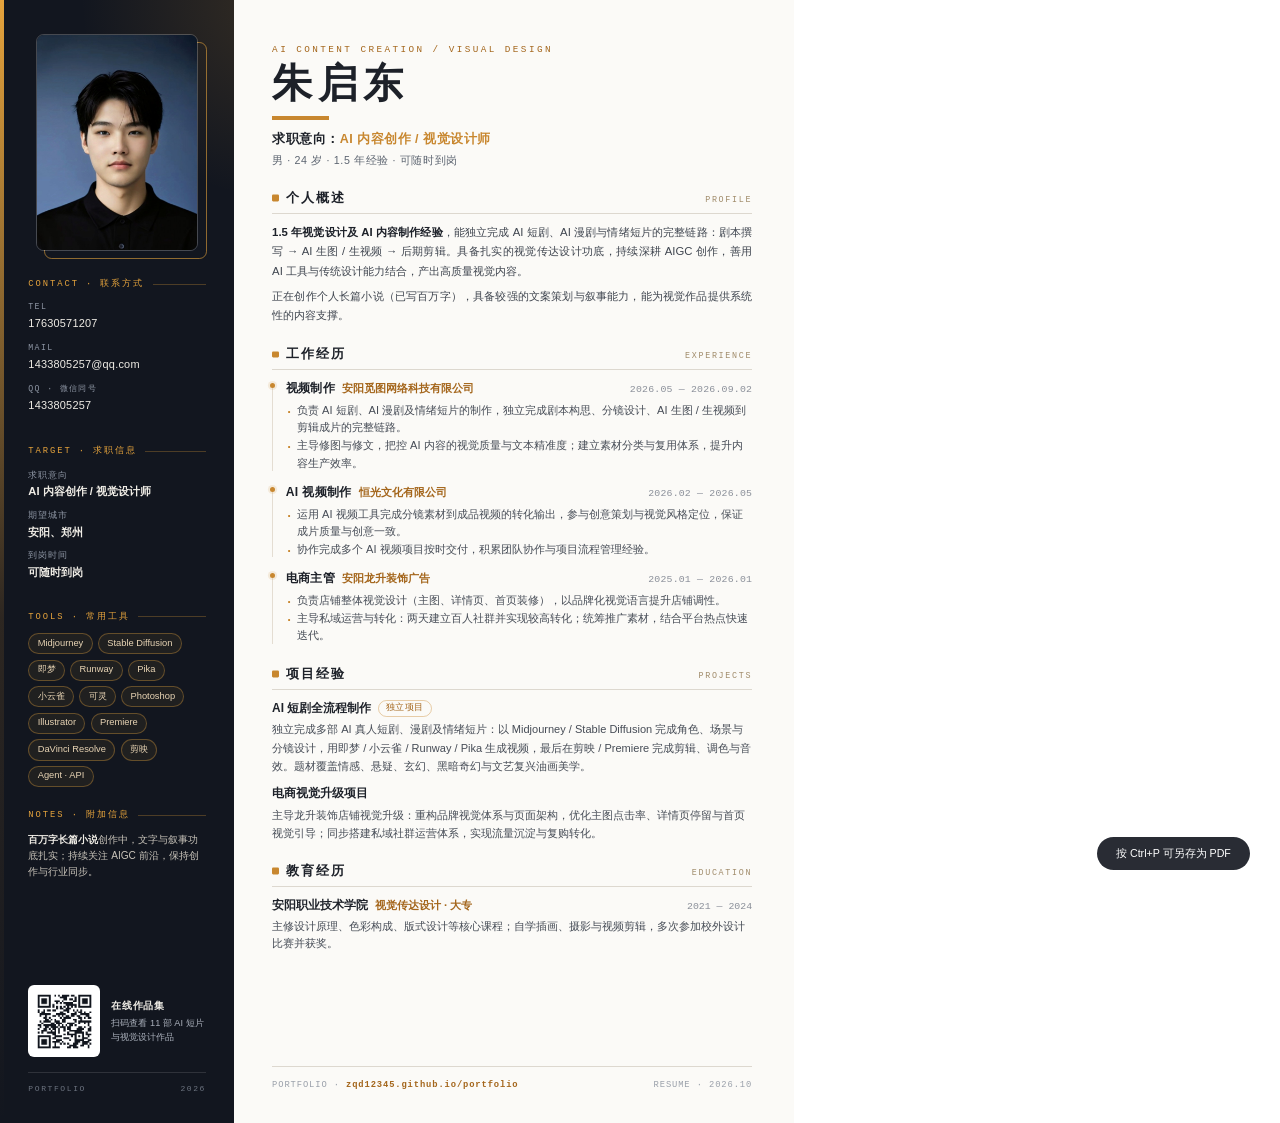
==== commit 20f2bd29: "内容更新：补充达芬奇等软件标签，暴风雨排序至第二位" ====
--- a/resume.html
+++ b/resume.html
@@ -185,7 +185,7 @@
       <div class="chips">
         <span class="chip">Midjourney</span><span class="chip">Stable Diffusion</span><span class="chip">即梦</span>
         <span class="chip">Runway</span><span class="chip">Pika</span><span class="chip">小云雀</span><span class="chip">可灵</span>
-        <span class="chip">Photoshop</span><span class="chip">Illustrator</span><span class="chip">Premiere</span><span class="chip">剪映</span>
+        <span class="chip">Photoshop</span><span class="chip">Illustrator</span><span class="chip">Premiere</span><span class="chip">DaVinci Resolve</span><span class="chip">剪映</span>
         <span class="chip">Agent · API</span>
       </div>
     </div>
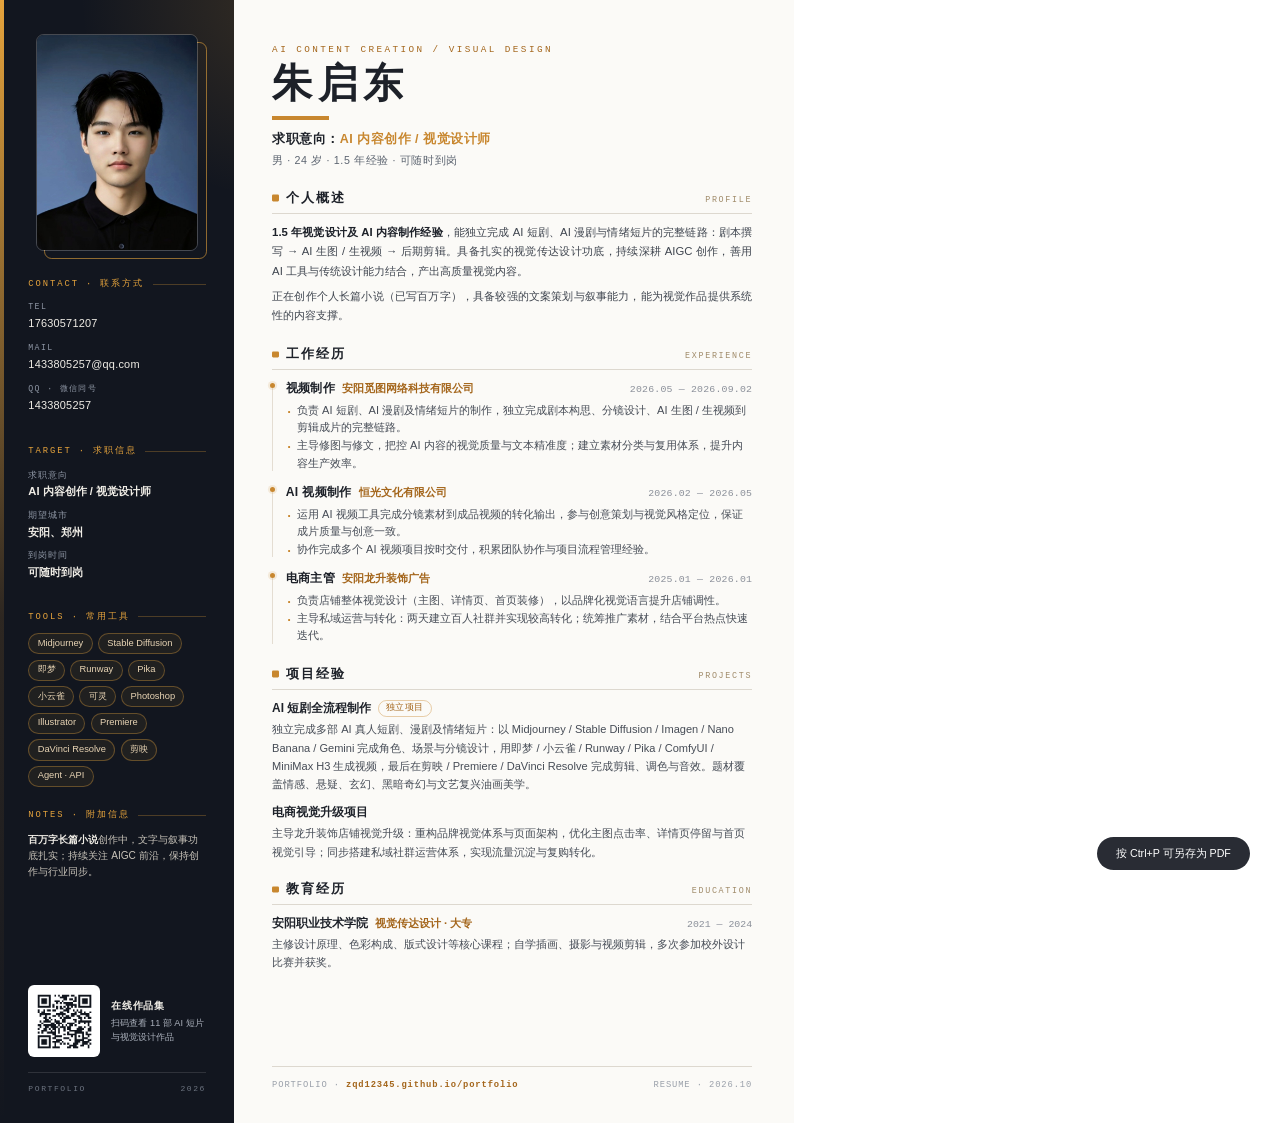
==== commit 524ef9b3: "网站正文同步：城市改为安阳/郑州，项目描述补入新工具标签" ====
--- a/resume.html
+++ b/resume.html
@@ -261,7 +261,7 @@
       <div class="sec-head"><span class="sec-mark"></span><span class="sec-cn">项目经验</span><span class="sec-en">Projects</span></div>
       <div class="proj">
         <div class="proj-title">AI 短剧全流程制作 <span class="badge">独立项目</span></div>
-        <p>独立完成多部 AI 真人短剧、漫剧及情绪短片：以 Midjourney / Stable Diffusion 完成角色、场景与分镜设计，用即梦 / 小云雀 / Runway / Pika 生成视频，最后在剪映 / Premiere 完成剪辑、调色与音效。题材覆盖情感、悬疑、玄幻、黑暗奇幻与文艺复兴油画美学。</p>
+        <p>独立完成多部 AI 真人短剧、漫剧及情绪短片：以 Midjourney / Stable Diffusion / Imagen / Nano Banana / Gemini 完成角色、场景与分镜设计，用即梦 / 小云雀 / Runway / Pika / ComfyUI / MiniMax H3 生成视频，最后在剪映 / Premiere / DaVinci Resolve 完成剪辑、调色与音效。题材覆盖情感、悬疑、玄幻、黑暗奇幻与文艺复兴油画美学。</p>
       </div>
       <div class="proj">
         <div class="proj-title">电商视觉升级项目</div>
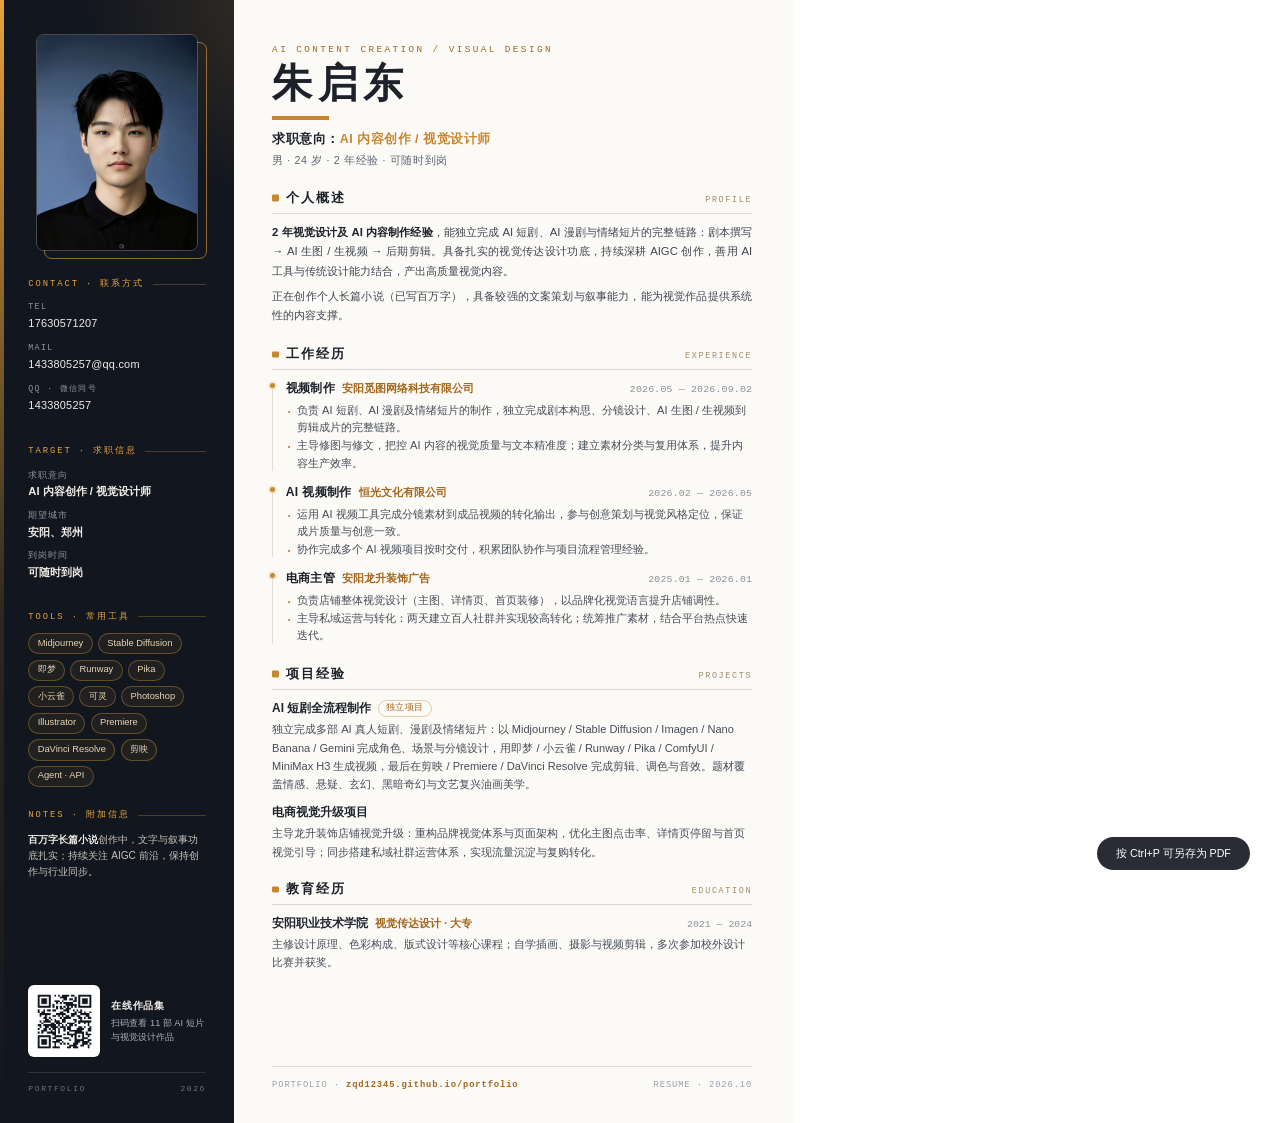
==== commit 5c3ac343: "工作经验更新为 2 年（网站与简历 PDF 同步）" ====
--- a/resume.html
+++ b/resume.html
@@ -209,11 +209,11 @@
     <h1 class="name">朱启东</h1>
     <div class="name-rule"></div>
     <div class="headline">求职意向：<span>AI 内容创作 / 视觉设计师</span></div>
-    <div class="meta">男 · 24 岁 · 1.5 年经验 · 可随时到岗</div>
+    <div class="meta">男 · 24 岁 · 2 年经验 · 可随时到岗</div>
 
     <section class="sec">
       <div class="sec-head"><span class="sec-mark"></span><span class="sec-cn">个人概述</span><span class="sec-en">Profile</span></div>
-      <p class="para"><b>1.5 年视觉设计及 AI 内容制作经验</b>，能独立完成 AI 短剧、AI 漫剧与情绪短片的完整链路：剧本撰写 → AI 生图 / 生视频 → 后期剪辑。具备扎实的视觉传达设计功底，持续深耕 AIGC 创作，善用 AI 工具与传统设计能力结合，产出高质量视觉内容。</p>
+      <p class="para"><b>2 年视觉设计及 AI 内容制作经验</b>，能独立完成 AI 短剧、AI 漫剧与情绪短片的完整链路：剧本撰写 → AI 生图 / 生视频 → 后期剪辑。具备扎实的视觉传达设计功底，持续深耕 AIGC 创作，善用 AI 工具与传统设计能力结合，产出高质量视觉内容。</p>
       <p class="para">正在创作个人长篇小说（已写百万字），具备较强的文案策划与叙事能力，能为视觉作品提供系统性的内容支撑。</p>
     </section>
 
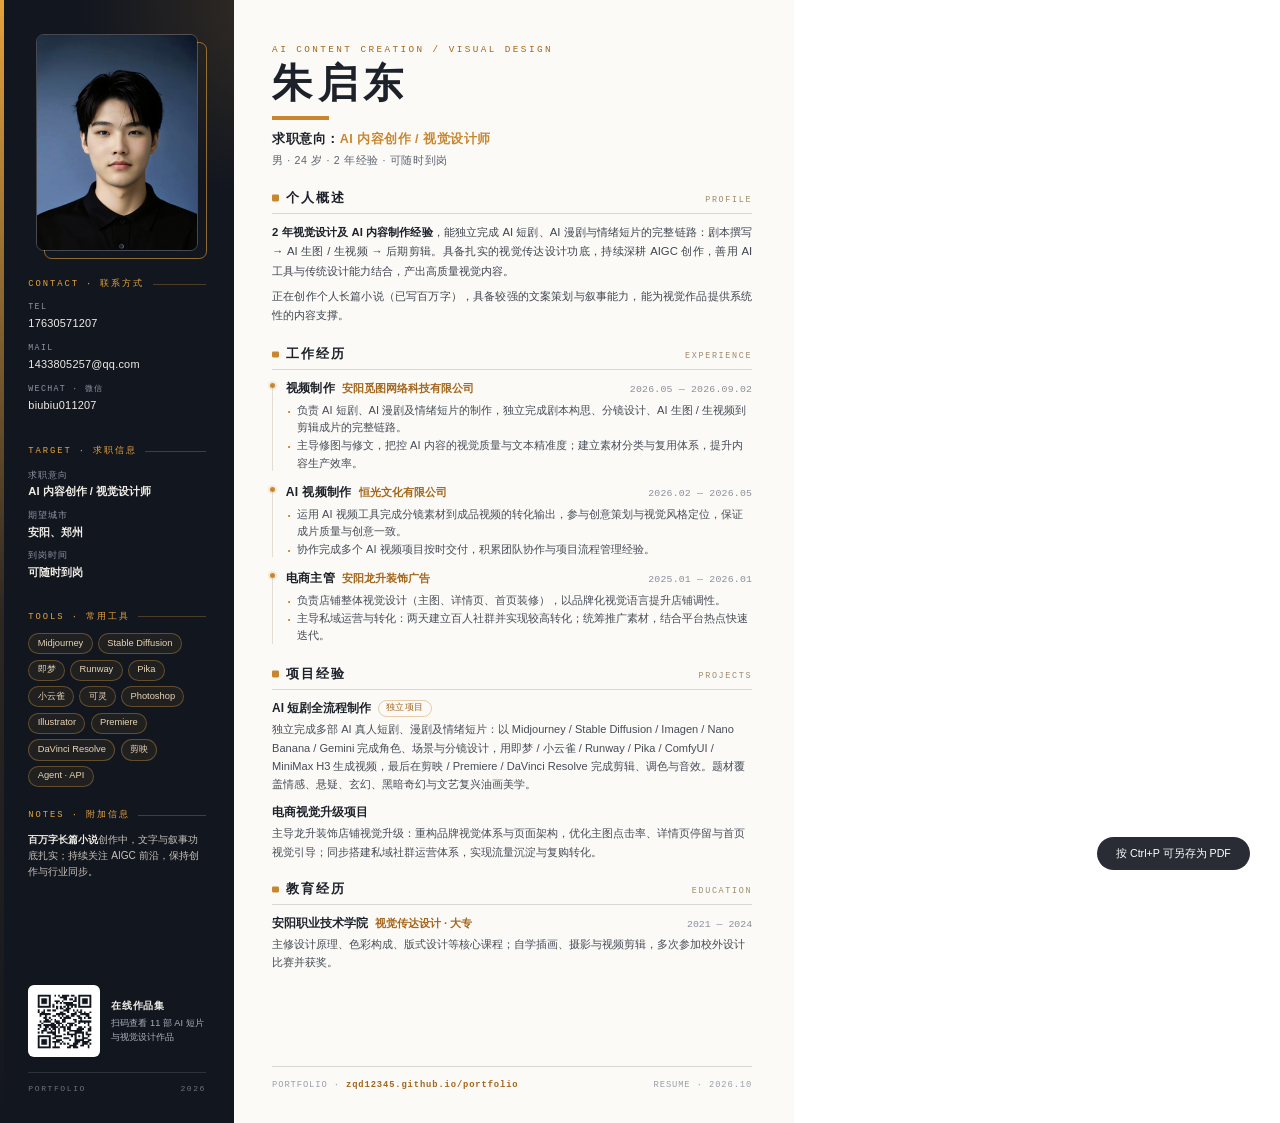
==== commit fecfbf03: "联系方式更新：微信改为 biubiu011207" ====
--- a/resume.html
+++ b/resume.html
@@ -2,6 +2,9 @@
 <html lang="zh-CN">
 <head>
 <meta charset="UTF-8">
+<meta http-equiv="Cache-Control" content="no-cache, no-store, must-revalidate">
+<meta http-equiv="Pragma" content="no-cache">
+<meta http-equiv="Expires" content="0">
 <title>朱启东 · 简历</title>
 <style>
   :root{
@@ -170,7 +173,7 @@
       <div class="side-label">CONTACT · 联系方式</div>
       <div class="contact-line"><span class="contact-k">TEL</span><span class="contact-v">17630571207</span></div>
       <div class="contact-line"><span class="contact-k">MAIL</span><span class="contact-v">1433805257@qq.com</span></div>
-      <div class="contact-line"><span class="contact-k">QQ · 微信同号</span><span class="contact-v">1433805257</span></div>
+      <div class="contact-line"><span class="contact-k">WECHAT · 微信</span><span class="contact-v">biubiu011207</span></div>
     </div>
 
     <div class="side-block">
